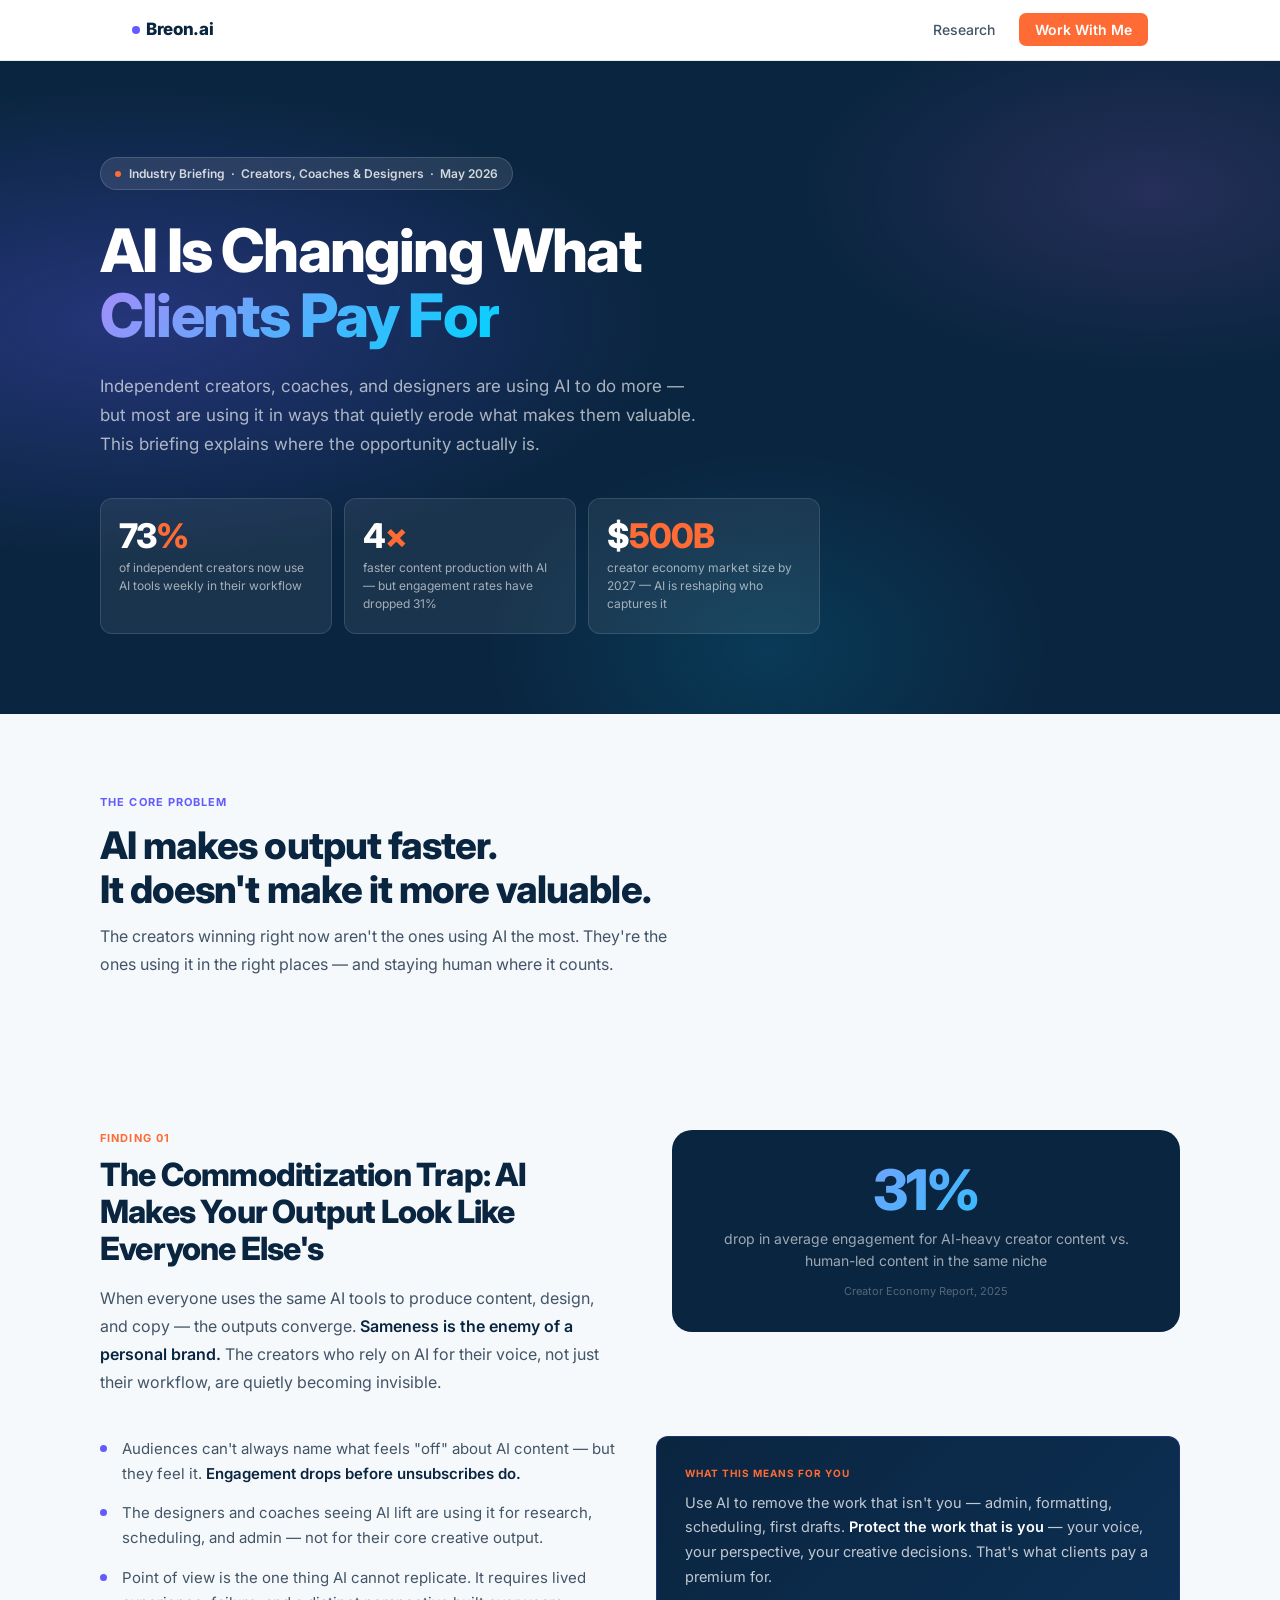
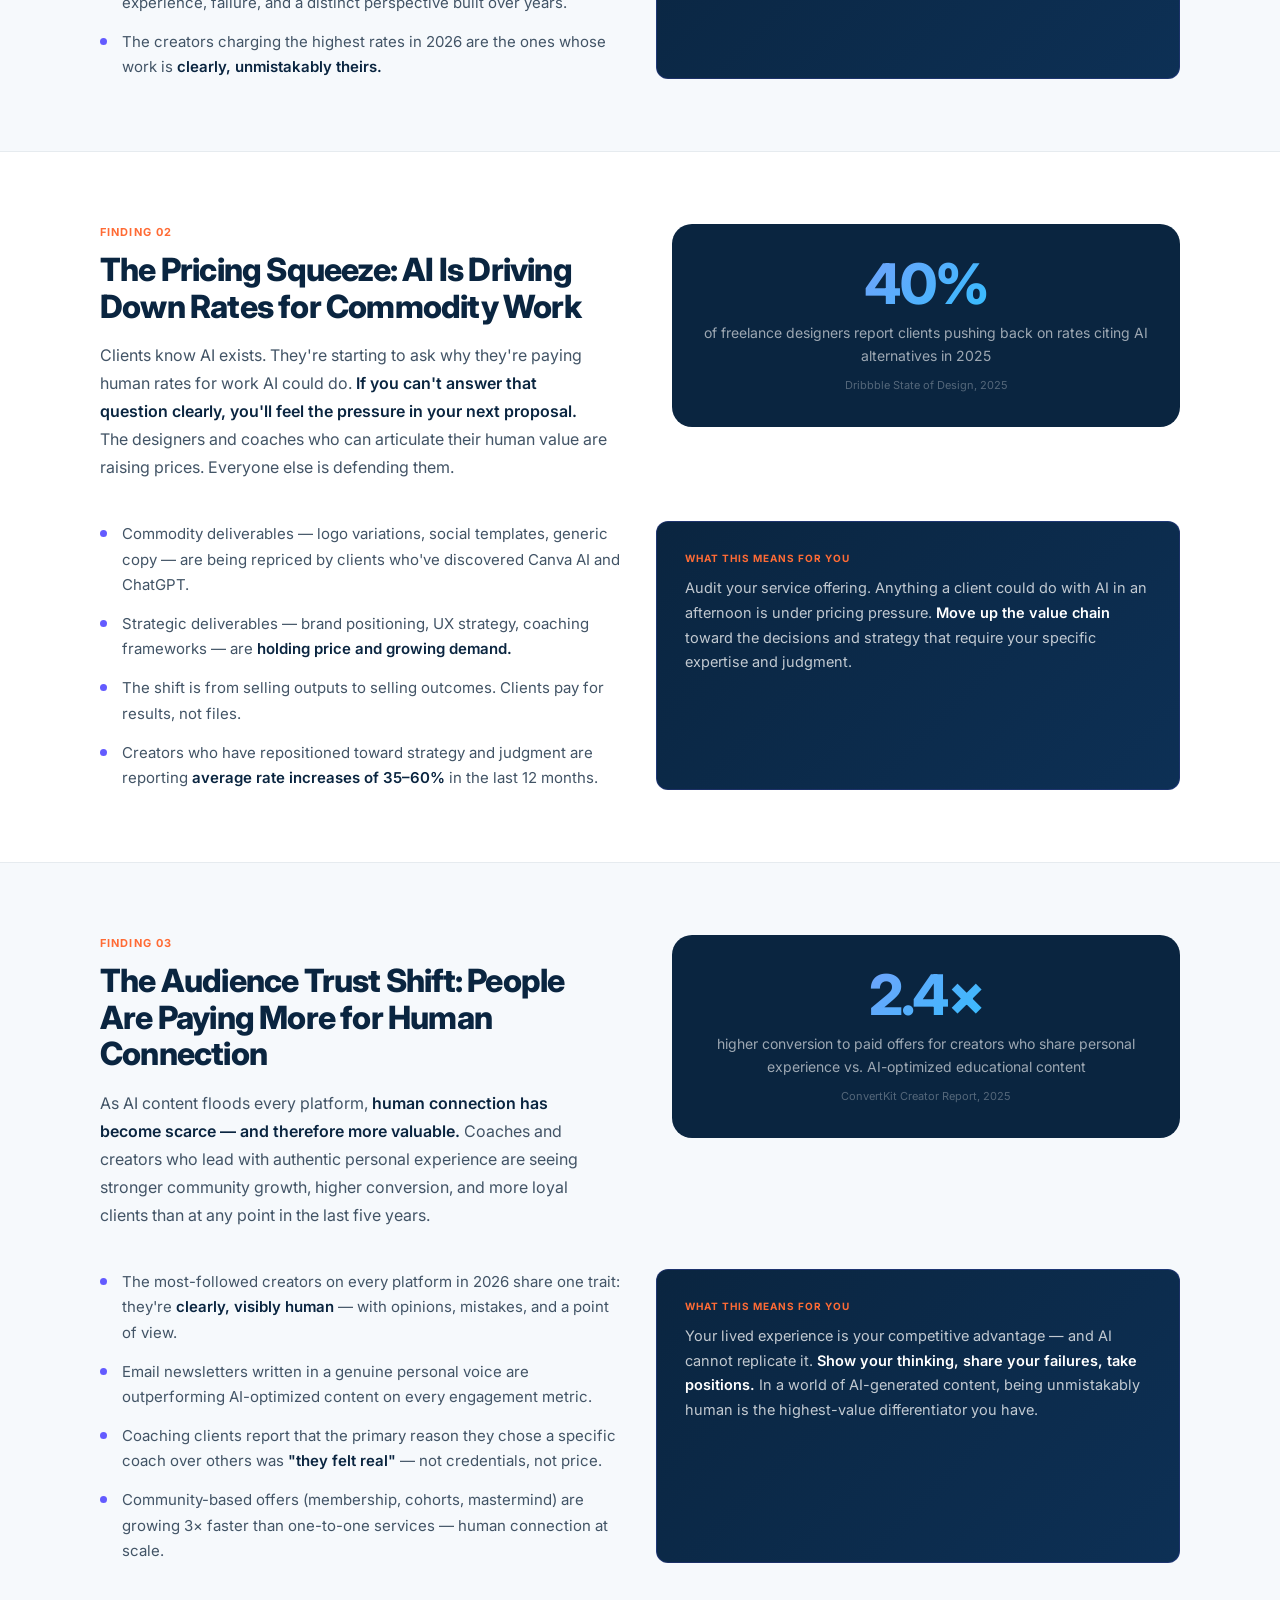
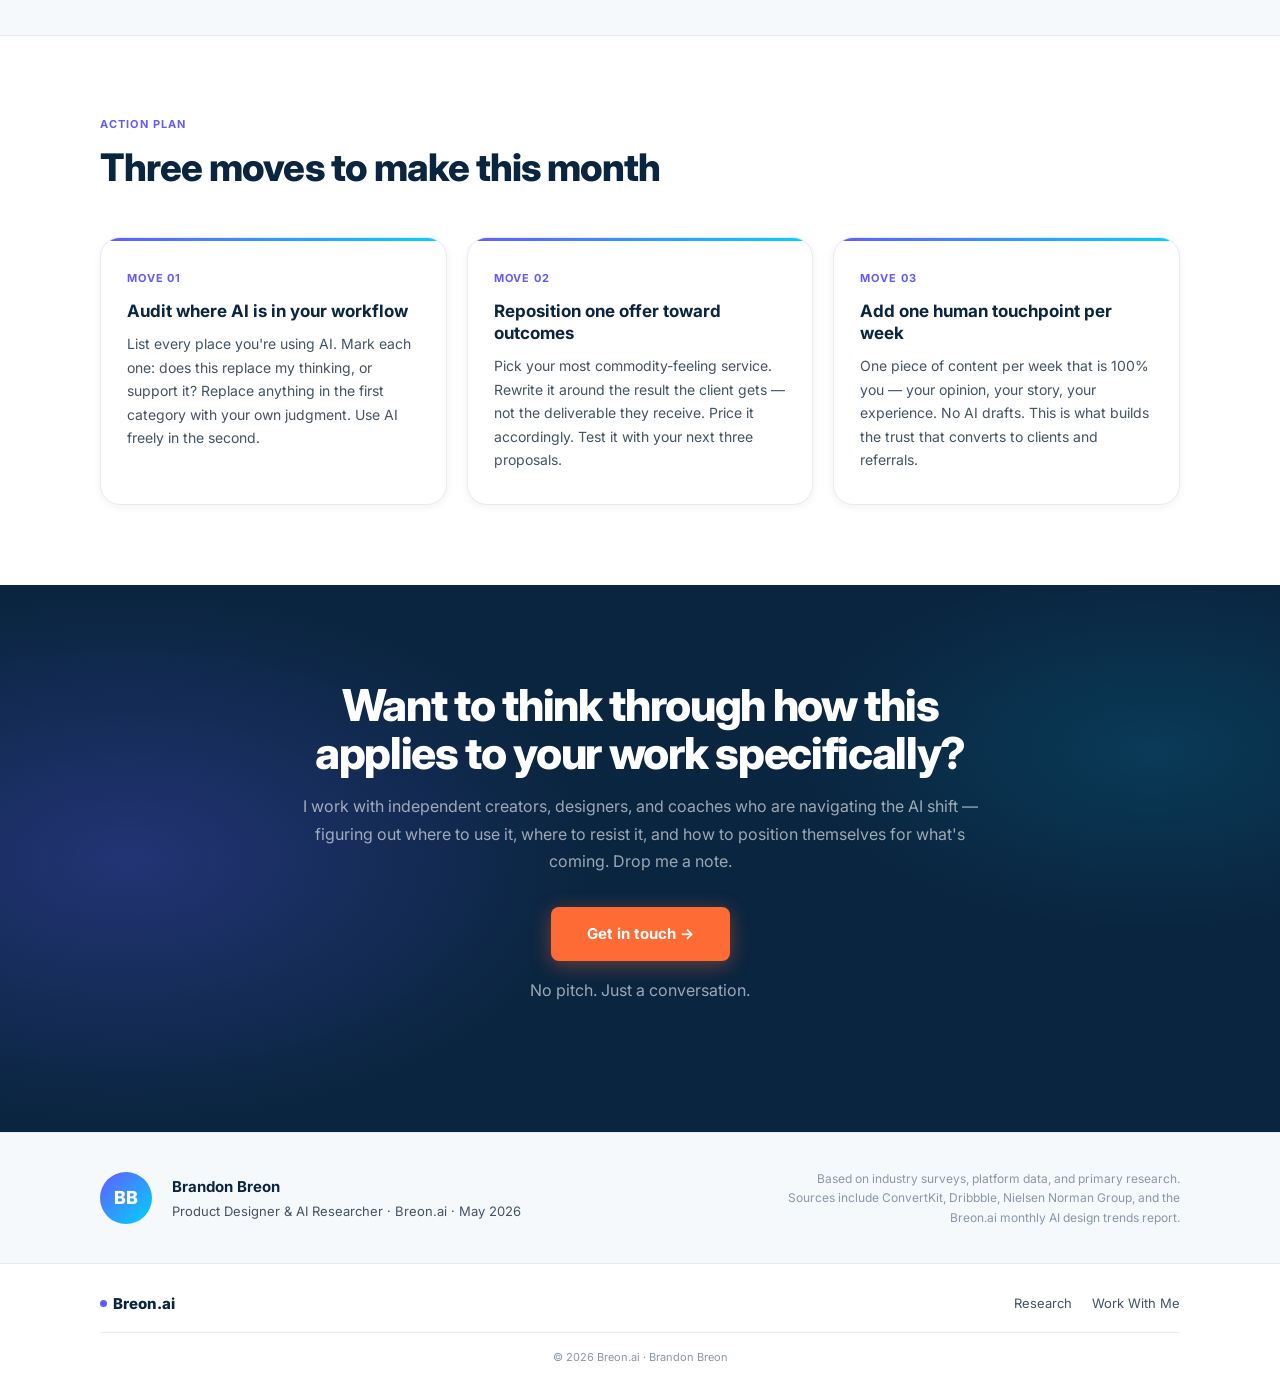
==== creators.html @ 8fc4541b "Add creators vertical report — AI & the Creator Economy" ====
<!DOCTYPE html>
<html lang="en">
<head>
<meta charset="UTF-8">
<meta name="viewport" content="width=device-width, initial-scale=1.0">
<title>AI & the Creator Economy 2026 | Breon.ai</title>
<meta name="description" content="How independent creators, designers, and coaches are using AI to work smarter — and where most are getting it wrong. A practical briefing by Breon.ai.">
<link rel="preconnect" href="https://fonts.googleapis.com">
<link rel="preconnect" href="https://fonts.gstatic.com" crossorigin>
<link href="https://fonts.googleapis.com/css2?family=Inter:wght@300;400;500;600;700;800&display=swap" rel="stylesheet">
<style>
*, *::before, *::after { box-sizing: border-box; margin: 0; padding: 0; }
:root {
  --navy: #0A2540; --purple: #635BFF; --teal: #00D4FF; --orange: #FF6B35;
  --white: #FFFFFF; --surface: #F6F9FC; --text: #0A2540; --muted: #425466;
  --subtle: #8898AA; --border: #E6EBEF; --radius: 12px; --radius-lg: 20px;
  --max-w: 1080px; --shadow-sm: 0 2px 8px rgba(10,37,64,0.06);
  --shadow: 0 8px 32px rgba(10,37,64,0.10); --shadow-lg: 0 20px 64px rgba(10,37,64,0.14);
}
body { font-family: 'Inter', sans-serif; background: var(--white); color: var(--text); -webkit-font-smoothing: antialiased; line-height: 1.6; }
.nav { position: sticky; top: 0; z-index: 100; background: rgba(255,255,255,0.92); backdrop-filter: blur(12px); border-bottom: 1px solid var(--border); }
.nav-inner { max-width: var(--max-w); margin: 0 auto; padding: 0 32px; display: flex; align-items: center; justify-content: space-between; height: 60px; }
.nav-logo { font-size: 17px; font-weight: 800; color: var(--navy); text-decoration: none; letter-spacing: -0.02em; display: flex; align-items: center; gap: 6px; }
.nav-logo-dot { width: 8px; height: 8px; background: var(--purple); border-radius: 50%; }
.nav-links { display: flex; align-items: center; gap: 24px; list-style: none; }
.nav-links a { font-size: 14px; font-weight: 500; color: var(--muted); text-decoration: none; }
.nav-cta { background: var(--orange) !important; color: white !important; padding: 8px 16px; border-radius: 7px; font-weight: 600 !important; }
.hero { background: var(--navy); position: relative; overflow: hidden; padding: 96px 32px 80px; }
.hero::before { content: ''; position: absolute; inset: 0; background: radial-gradient(ellipse 70% 60% at 10% 40%, rgba(99,91,255,0.30) 0%, transparent 60%), radial-gradient(ellipse 50% 50% at 90% 20%, rgba(118,75,162,0.25) 0%, transparent 55%), radial-gradient(ellipse 40% 55% at 60% 90%, rgba(0,212,255,0.12) 0%, transparent 55%); pointer-events: none; }
.hero-inner { max-width: var(--max-w); margin: 0 auto; position: relative; z-index: 1; }
.hero-tag { display: inline-flex; align-items: center; gap: 8px; background: rgba(255,255,255,0.10); border: 1px solid rgba(255,255,255,0.15); color: rgba(255,255,255,0.80); font-size: 12px; font-weight: 600; padding: 6px 14px; border-radius: 20px; margin-bottom: 28px; }
.hero-tag-dot { width: 6px; height: 6px; background: var(--orange); border-radius: 50%; }
.hero h1 { font-size: clamp(36px, 5vw, 60px); font-weight: 800; line-height: 1.08; letter-spacing: -0.03em; color: var(--white); margin-bottom: 24px; max-width: 780px; }
.hero h1 span { background: linear-gradient(135deg, #a78bfa, var(--teal)); -webkit-background-clip: text; -webkit-text-fill-color: transparent; background-clip: text; }
.hero-sub { font-size: 17px; color: rgba(255,255,255,0.65); line-height: 1.70; max-width: 600px; margin-bottom: 40px; }
.hero-stats { display: grid; grid-template-columns: repeat(3, 1fr); gap: 12px; max-width: 720px; }
.hero-stat { background: rgba(255,255,255,0.07); border: 1px solid rgba(255,255,255,0.12); border-radius: var(--radius); padding: 20px 18px; }
.hero-stat-num { font-size: 34px; font-weight: 800; color: var(--white); letter-spacing: -0.03em; line-height: 1; margin-bottom: 6px; }
.hero-stat-num span { color: var(--orange); }
.hero-stat-label { font-size: 12px; color: rgba(255,255,255,0.60); line-height: 1.5; }
.section { padding: 80px 32px; }
.section-inner { max-width: var(--max-w); margin: 0 auto; }
.eyebrow { font-size: 11px; font-weight: 700; letter-spacing: 0.10em; text-transform: uppercase; color: var(--purple); margin-bottom: 12px; }
.section-title { font-size: clamp(26px, 3.5vw, 38px); font-weight: 800; letter-spacing: -0.025em; color: var(--navy); margin-bottom: 12px; line-height: 1.15; }
.section-sub { font-size: 16px; color: var(--muted); line-height: 1.70; max-width: 600px; }
.finding { padding: 72px 32px; border-bottom: 1px solid var(--border); }
.finding:nth-child(even) { background: var(--surface); }
.finding-inner { max-width: var(--max-w); margin: 0 auto; }
.finding-header { display: grid; grid-template-columns: 1fr 1fr; gap: 64px; align-items: start; margin-bottom: 40px; }
.finding-num { font-size: 11px; font-weight: 700; letter-spacing: 0.10em; text-transform: uppercase; color: var(--orange); margin-bottom: 10px; }
.finding-title { font-size: clamp(22px, 3vw, 32px); font-weight: 800; letter-spacing: -0.025em; color: var(--navy); line-height: 1.15; margin-bottom: 16px; }
.finding-lead { font-size: 16px; color: var(--muted); line-height: 1.75; }
.finding-lead strong { color: var(--navy); font-weight: 600; }
.stat-callout { background: var(--navy); border-radius: var(--radius-lg); padding: 32px; text-align: center; }
.stat-callout-num { font-size: 56px; font-weight: 800; letter-spacing: -0.04em; line-height: 1; margin-bottom: 10px; background: linear-gradient(135deg, #a78bfa, var(--teal)); -webkit-background-clip: text; -webkit-text-fill-color: transparent; background-clip: text; }
.stat-callout-label { font-size: 14px; color: rgba(255,255,255,0.60); line-height: 1.6; }
.stat-callout-source { font-size: 11px; color: rgba(255,255,255,0.30); margin-top: 10px; }
.finding-body { display: grid; grid-template-columns: 1fr 1fr; gap: 32px; }
.finding-points { list-style: none; display: flex; flex-direction: column; gap: 14px; }
.finding-points li { font-size: 15px; color: var(--muted); line-height: 1.68; padding-left: 22px; position: relative; }
.finding-points li::before { content: ''; position: absolute; left: 0; top: 9px; width: 7px; height: 7px; border-radius: 50%; background: var(--purple); }
.finding-points li strong { color: var(--navy); font-weight: 600; }
.implication-box { background: linear-gradient(135deg, var(--navy), #0D3055); border-radius: var(--radius); padding: 28px; border: 1px solid rgba(99,91,255,0.20); }
.implication-label { font-size: 10px; font-weight: 700; letter-spacing: 0.10em; text-transform: uppercase; color: var(--orange); margin-bottom: 10px; }
.implication-text { font-size: 14.5px; color: rgba(255,255,255,0.75); line-height: 1.70; }
.implication-text strong { color: var(--white); font-weight: 600; }
.actions-grid { display: grid; grid-template-columns: repeat(3, 1fr); gap: 20px; margin-top: 48px; }
.action-card { background: var(--white); border: 1px solid var(--border); border-radius: var(--radius-lg); padding: 32px 26px; box-shadow: var(--shadow-sm); position: relative; overflow: hidden; }
.action-card::before { content: ''; position: absolute; top: 0; left: 0; right: 0; height: 3px; background: linear-gradient(90deg, var(--purple), var(--teal)); }
.action-step { font-size: 11px; font-weight: 700; letter-spacing: 0.08em; text-transform: uppercase; color: var(--purple); margin-bottom: 12px; }
.action-title { font-size: 17px; font-weight: 700; color: var(--navy); margin-bottom: 10px; line-height: 1.3; }
.action-desc { font-size: 14px; color: var(--muted); line-height: 1.68; }
.cta-section { background: var(--navy); position: relative; overflow: hidden; padding: 96px 32px; }
.cta-section::before { content: ''; position: absolute; inset: 0; background: radial-gradient(ellipse 60% 80% at 10% 50%, rgba(99,91,255,0.28) 0%, transparent 60%), radial-gradient(ellipse 50% 60% at 90% 30%, rgba(0,212,255,0.12) 0%, transparent 55%); pointer-events: none; }
.cta-inner { max-width: 680px; margin: 0 auto; text-align: center; position: relative; z-index: 1; }
.cta-inner h2 { font-size: clamp(28px, 4vw, 44px); font-weight: 800; letter-spacing: -0.03em; color: var(--white); margin-bottom: 16px; line-height: 1.1; }
.cta-inner p { font-size: 16px; color: rgba(255,255,255,0.60); line-height: 1.70; margin-bottom: 32px; }
.btn-cta { display: inline-block; background: var(--orange); color: white; font-size: 15px; font-weight: 700; padding: 15px 36px; border-radius: 8px; text-decoration: none; transition: all 0.2s; box-shadow: 0 4px 20px rgba(255,107,53,0.40); }
.btn-cta:hover { background: #E85A25; transform: translateY(-1px); }
.cta-note { font-size: 12px; color: rgba(255,255,255,0.30); margin-top: 16px; }
.author-bar { background: var(--surface); border-top: 1px solid var(--border); padding: 36px 32px; }
.author-inner { max-width: var(--max-w); margin: 0 auto; display: flex; align-items: center; gap: 20px; }
.author-avatar { width: 52px; height: 52px; border-radius: 50%; background: linear-gradient(135deg, var(--purple), var(--teal)); display: flex; align-items: center; justify-content: center; font-size: 18px; font-weight: 800; color: white; flex-shrink: 0; }
.author-name { font-size: 15px; font-weight: 700; color: var(--navy); }
.author-role { font-size: 13px; color: var(--muted); margin-top: 2px; }
.author-method { margin-left: auto; font-size: 12px; color: var(--subtle); max-width: 400px; text-align: right; line-height: 1.6; }
.footer { border-top: 1px solid var(--border); padding: 28px 32px; }
.footer-inner { max-width: var(--max-w); margin: 0 auto; display: flex; justify-content: space-between; align-items: center; flex-wrap: wrap; gap: 16px; }
.footer-brand { font-size: 15px; font-weight: 800; color: var(--navy); display: flex; align-items: center; gap: 6px; }
.footer-brand .dot { width: 7px; height: 7px; background: var(--purple); border-radius: 50%; }
.footer-links { display: flex; gap: 20px; }
.footer-links a { font-size: 13px; color: var(--muted); text-decoration: none; }
.footer-meta { font-size: 11px; color: var(--subtle); text-align: center; margin-top: 16px; padding-top: 16px; border-top: 1px solid var(--border); max-width: var(--max-w); margin-left: auto; margin-right: auto; }
@media (max-width: 860px) { .hero-stats, .finding-header, .finding-body, .actions-grid { grid-template-columns: 1fr; } }
</style>
</head>
<body>

<nav class="nav">
  <div class="nav-inner">
    <a href="index.html" class="nav-logo"><span class="nav-logo-dot"></span>Breon.ai</a>
    <ul class="nav-links">
      <li><a href="index.html">Research</a></li>
      <li><a href="work-with-me.html" class="nav-cta">Work With Me</a></li>
    </ul>
  </div>
</nav>

<section class="hero">
  <div class="hero-inner">
    <div class="hero-tag"><span class="hero-tag-dot"></span>Industry Briefing &nbsp;·&nbsp; Creators, Coaches &amp; Designers &nbsp;·&nbsp; May 2026</div>
    <h1>AI Is Changing What<br><span>Clients Pay For</span></h1>
    <p class="hero-sub">Independent creators, coaches, and designers are using AI to do more — but most are using it in ways that quietly erode what makes them valuable. This briefing explains where the opportunity actually is.</p>
    <div class="hero-stats">
      <div class="hero-stat"><div class="hero-stat-num">73<span>%</span></div><div class="hero-stat-label">of independent creators now use AI tools weekly in their workflow</div></div>
      <div class="hero-stat"><div class="hero-stat-num">4<span>×</span></div><div class="hero-stat-label">faster content production with AI — but engagement rates have dropped 31%</div></div>
      <div class="hero-stat"><div class="hero-stat-num">$<span>500B</span></div><div class="hero-stat-label">creator economy market size by 2027 — AI is reshaping who captures it</div></div>
    </div>
  </div>
</section>

<section class="section" style="background:var(--surface);">
  <div class="section-inner">
    <p class="eyebrow">The Core Problem</p>
    <h2 class="section-title">AI makes output faster.<br>It doesn't make it more valuable.</h2>
    <p class="section-sub">The creators winning right now aren't the ones using AI the most. They're the ones using it in the right places — and staying human where it counts.</p>
  </div>
</section>

<div class="finding">
  <div class="finding-inner">
    <div class="finding-header">
      <div>
        <div class="finding-num">Finding 01</div>
        <div class="finding-title">The Commoditization Trap: AI Makes Your Output Look Like Everyone Else's</div>
        <div class="finding-lead">When everyone uses the same AI tools to produce content, design, and copy — the outputs converge. <strong>Sameness is the enemy of a personal brand.</strong> The creators who rely on AI for their voice, not just their workflow, are quietly becoming invisible.</div>
      </div>
      <div class="stat-callout">
        <div class="stat-callout-num">31%</div>
        <div class="stat-callout-label">drop in average engagement for AI-heavy creator content vs. human-led content in the same niche</div>
        <div class="stat-callout-source">Creator Economy Report, 2025</div>
      </div>
    </div>
    <div class="finding-body">
      <ul class="finding-points">
        <li>Audiences can't always name what feels "off" about AI content — but they feel it. <strong>Engagement drops before unsubscribes do.</strong></li>
        <li>The designers and coaches seeing AI lift are using it for research, scheduling, and admin — not for their core creative output.</li>
        <li>Point of view is the one thing AI cannot replicate. It requires lived experience, failure, and a distinct perspective built over years.</li>
        <li>The creators charging the highest rates in 2026 are the ones whose work is <strong>clearly, unmistakably theirs.</strong></li>
      </ul>
      <div class="implication-box">
        <div class="implication-label">What this means for you</div>
        <div class="implication-text">Use AI to remove the work that isn't you — admin, formatting, scheduling, first drafts. <strong>Protect the work that is you</strong> — your voice, your perspective, your creative decisions. That's what clients pay a premium for.</div>
      </div>
    </div>
  </div>
</div>

<div class="finding">
  <div class="finding-inner">
    <div class="finding-header">
      <div>
        <div class="finding-num">Finding 02</div>
        <div class="finding-title">The Pricing Squeeze: AI Is Driving Down Rates for Commodity Work</div>
        <div class="finding-lead">Clients know AI exists. They're starting to ask why they're paying human rates for work AI could do. <strong>If you can't answer that question clearly, you'll feel the pressure in your next proposal.</strong> The designers and coaches who can articulate their human value are raising prices. Everyone else is defending them.</div>
      </div>
      <div class="stat-callout">
        <div class="stat-callout-num">40%</div>
        <div class="stat-callout-label">of freelance designers report clients pushing back on rates citing AI alternatives in 2025</div>
        <div class="stat-callout-source">Dribbble State of Design, 2025</div>
      </div>
    </div>
    <div class="finding-body">
      <ul class="finding-points">
        <li>Commodity deliverables — logo variations, social templates, generic copy — are being repriced by clients who've discovered Canva AI and ChatGPT.</li>
        <li>Strategic deliverables — brand positioning, UX strategy, coaching frameworks — are <strong>holding price and growing demand.</strong></li>
        <li>The shift is from selling outputs to selling outcomes. Clients pay for results, not files.</li>
        <li>Creators who have repositioned toward strategy and judgment are reporting <strong>average rate increases of 35–60%</strong> in the last 12 months.</li>
      </ul>
      <div class="implication-box">
        <div class="implication-label">What this means for you</div>
        <div class="implication-text">Audit your service offering. Anything a client could do with AI in an afternoon is under pricing pressure. <strong>Move up the value chain</strong> toward the decisions and strategy that require your specific expertise and judgment.</div>
      </div>
    </div>
  </div>
</div>

<div class="finding">
  <div class="finding-inner">
    <div class="finding-header">
      <div>
        <div class="finding-num">Finding 03</div>
        <div class="finding-title">The Audience Trust Shift: People Are Paying More for Human Connection</div>
        <div class="finding-lead">As AI content floods every platform, <strong>human connection has become scarce — and therefore more valuable.</strong> Coaches and creators who lead with authentic personal experience are seeing stronger community growth, higher conversion, and more loyal clients than at any point in the last five years.</div>
      </div>
      <div class="stat-callout">
        <div class="stat-callout-num">2.4×</div>
        <div class="stat-callout-label">higher conversion to paid offers for creators who share personal experience vs. AI-optimized educational content</div>
        <div class="stat-callout-source">ConvertKit Creator Report, 2025</div>
      </div>
    </div>
    <div class="finding-body">
      <ul class="finding-points">
        <li>The most-followed creators on every platform in 2026 share one trait: they're <strong>clearly, visibly human</strong> — with opinions, mistakes, and a point of view.</li>
        <li>Email newsletters written in a genuine personal voice are outperforming AI-optimized content on every engagement metric.</li>
        <li>Coaching clients report that the primary reason they chose a specific coach over others was <strong>"they felt real"</strong> — not credentials, not price.</li>
        <li>Community-based offers (membership, cohorts, mastermind) are growing 3× faster than one-to-one services — human connection at scale.</li>
      </ul>
      <div class="implication-box">
        <div class="implication-label">What this means for you</div>
        <div class="implication-text">Your lived experience is your competitive advantage — and AI cannot replicate it. <strong>Show your thinking, share your failures, take positions.</strong> In a world of AI-generated content, being unmistakably human is the highest-value differentiator you have.</div>
      </div>
    </div>
  </div>
</div>

<section class="section">
  <div class="section-inner">
    <p class="eyebrow">Action Plan</p>
    <h2 class="section-title">Three moves to make this month</h2>
    <div class="actions-grid">
      <div class="action-card">
        <div class="action-step">Move 01</div>
        <div class="action-title">Audit where AI is in your workflow</div>
        <div class="action-desc">List every place you're using AI. Mark each one: does this replace my thinking, or support it? Replace anything in the first category with your own judgment. Use AI freely in the second.</div>
      </div>
      <div class="action-card">
        <div class="action-step">Move 02</div>
        <div class="action-title">Reposition one offer toward outcomes</div>
        <div class="action-desc">Pick your most commodity-feeling service. Rewrite it around the result the client gets — not the deliverable they receive. Price it accordingly. Test it with your next three proposals.</div>
      </div>
      <div class="action-card">
        <div class="action-step">Move 03</div>
        <div class="action-title">Add one human touchpoint per week</div>
        <div class="action-desc">One piece of content per week that is 100% you — your opinion, your story, your experience. No AI drafts. This is what builds the trust that converts to clients and referrals.</div>
      </div>
    </div>
  </div>
</section>

<section class="cta-section">
  <div class="cta-inner">
    <h2>Want to think through how this applies to your work specifically?</h2>
    <p>I work with independent creators, designers, and coaches who are navigating the AI shift — figuring out where to use it, where to resist it, and how to position themselves for what's coming. Drop me a note.</p>
    <a href="work-with-me.html" class="btn-cta">Get in touch →</a>
    <p class="cta-note">No pitch. Just a conversation.</p>
  </div>
</section>

<div class="author-bar">
  <div class="author-inner">
    <div class="author-avatar">BB</div>
    <div>
      <div class="author-name">Brandon Breon</div>
      <div class="author-role">Product Designer &amp; AI Researcher · Breon.ai · May 2026</div>
    </div>
    <div class="author-method">Based on industry surveys, platform data, and primary research. Sources include ConvertKit, Dribbble, Nielsen Norman Group, and the Breon.ai monthly AI design trends report.</div>
  </div>
</div>

<footer class="footer">
  <div class="footer-inner">
    <div class="footer-brand"><span class="dot"></span>Breon.ai</div>
    <div class="footer-links"><a href="index.html">Research</a><a href="work-with-me.html">Work With Me</a></div>
  </div>
  <div class="footer-meta">© 2026 Breon.ai · Brandon Breon</div>
</footer>
</body>
</html>
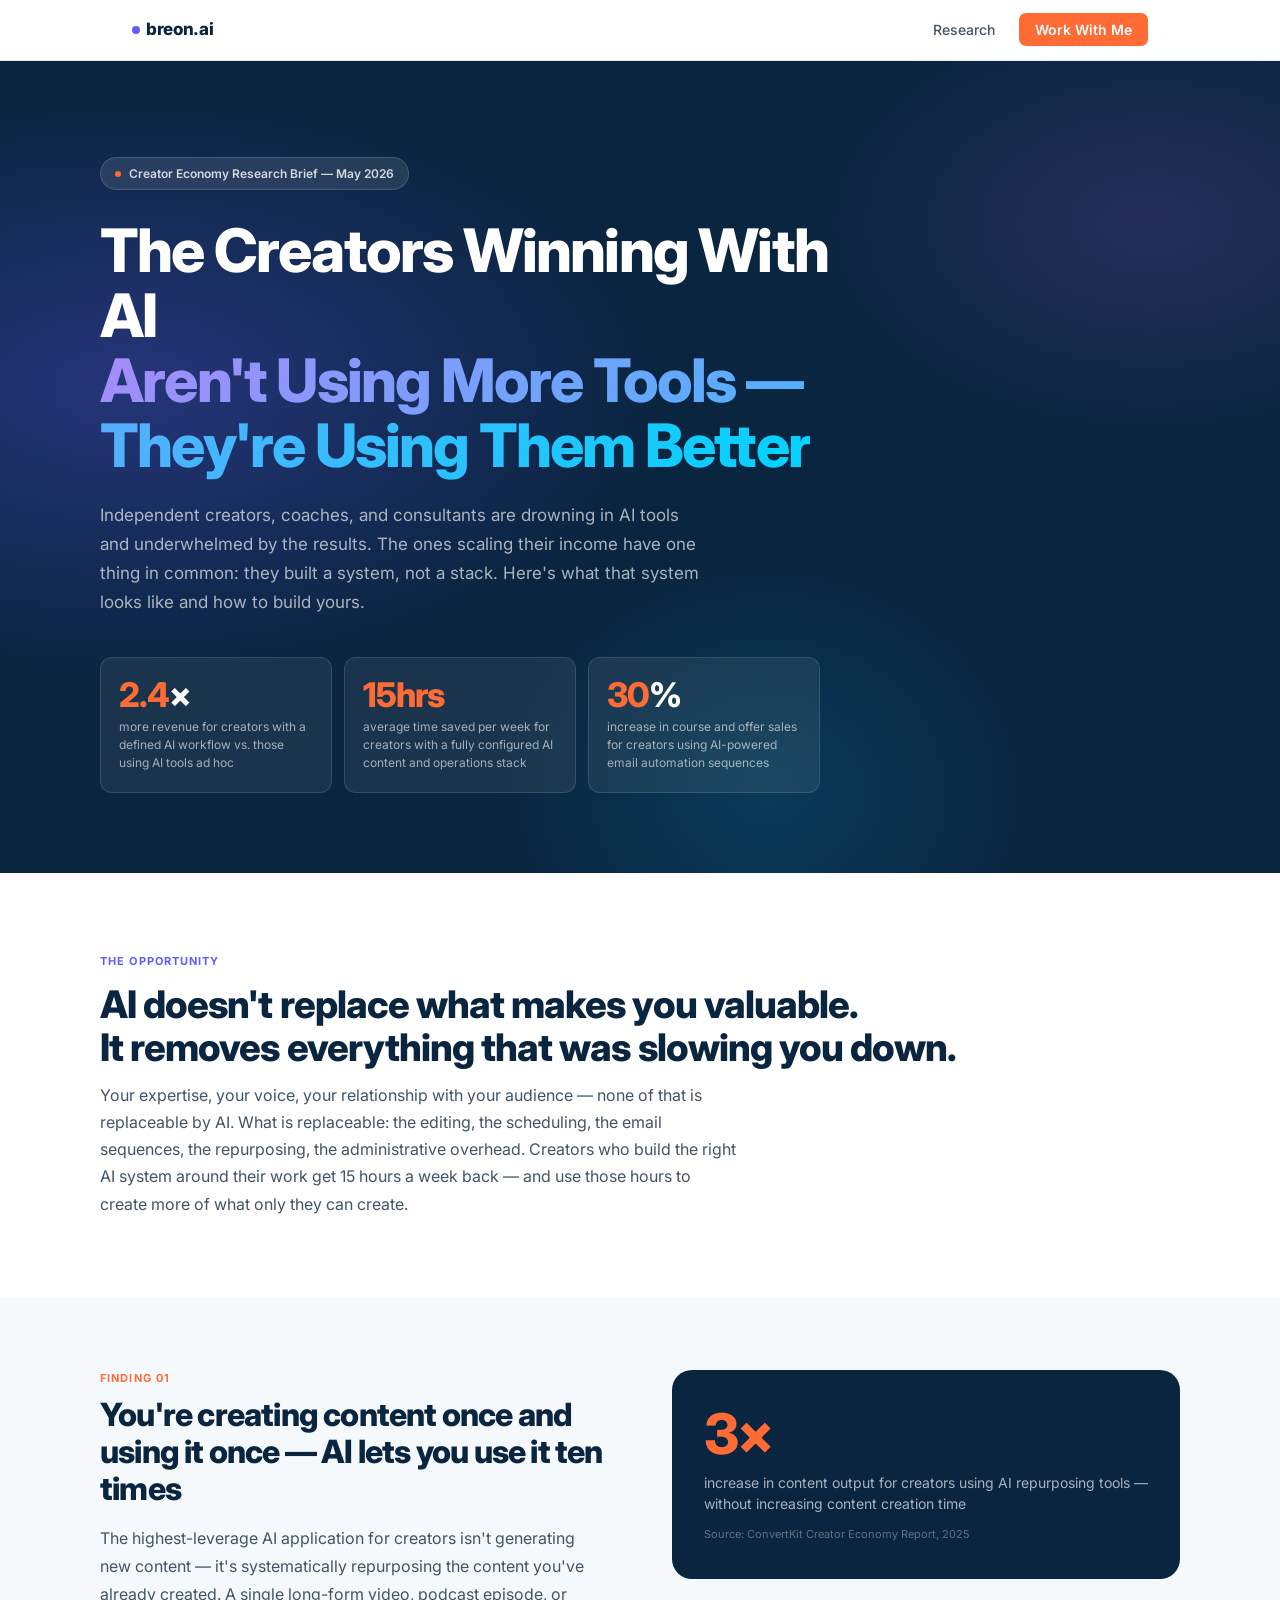
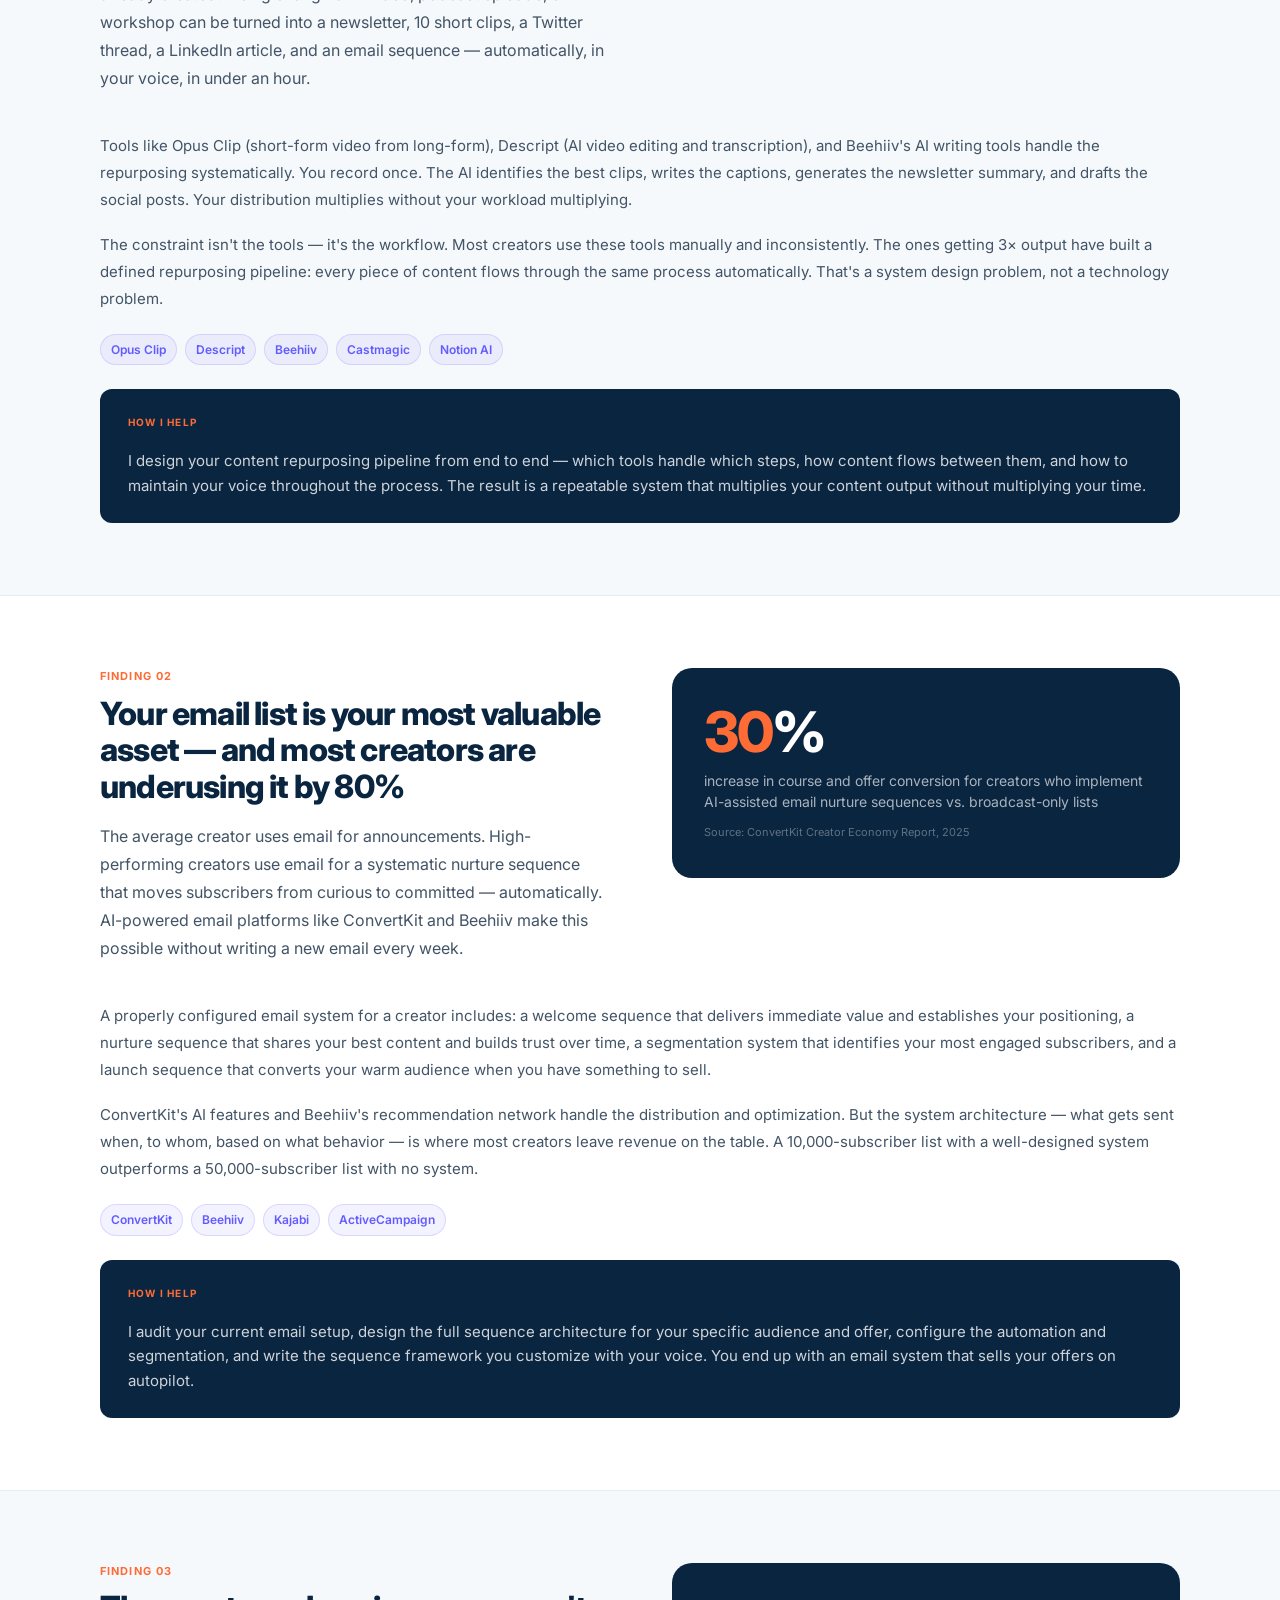
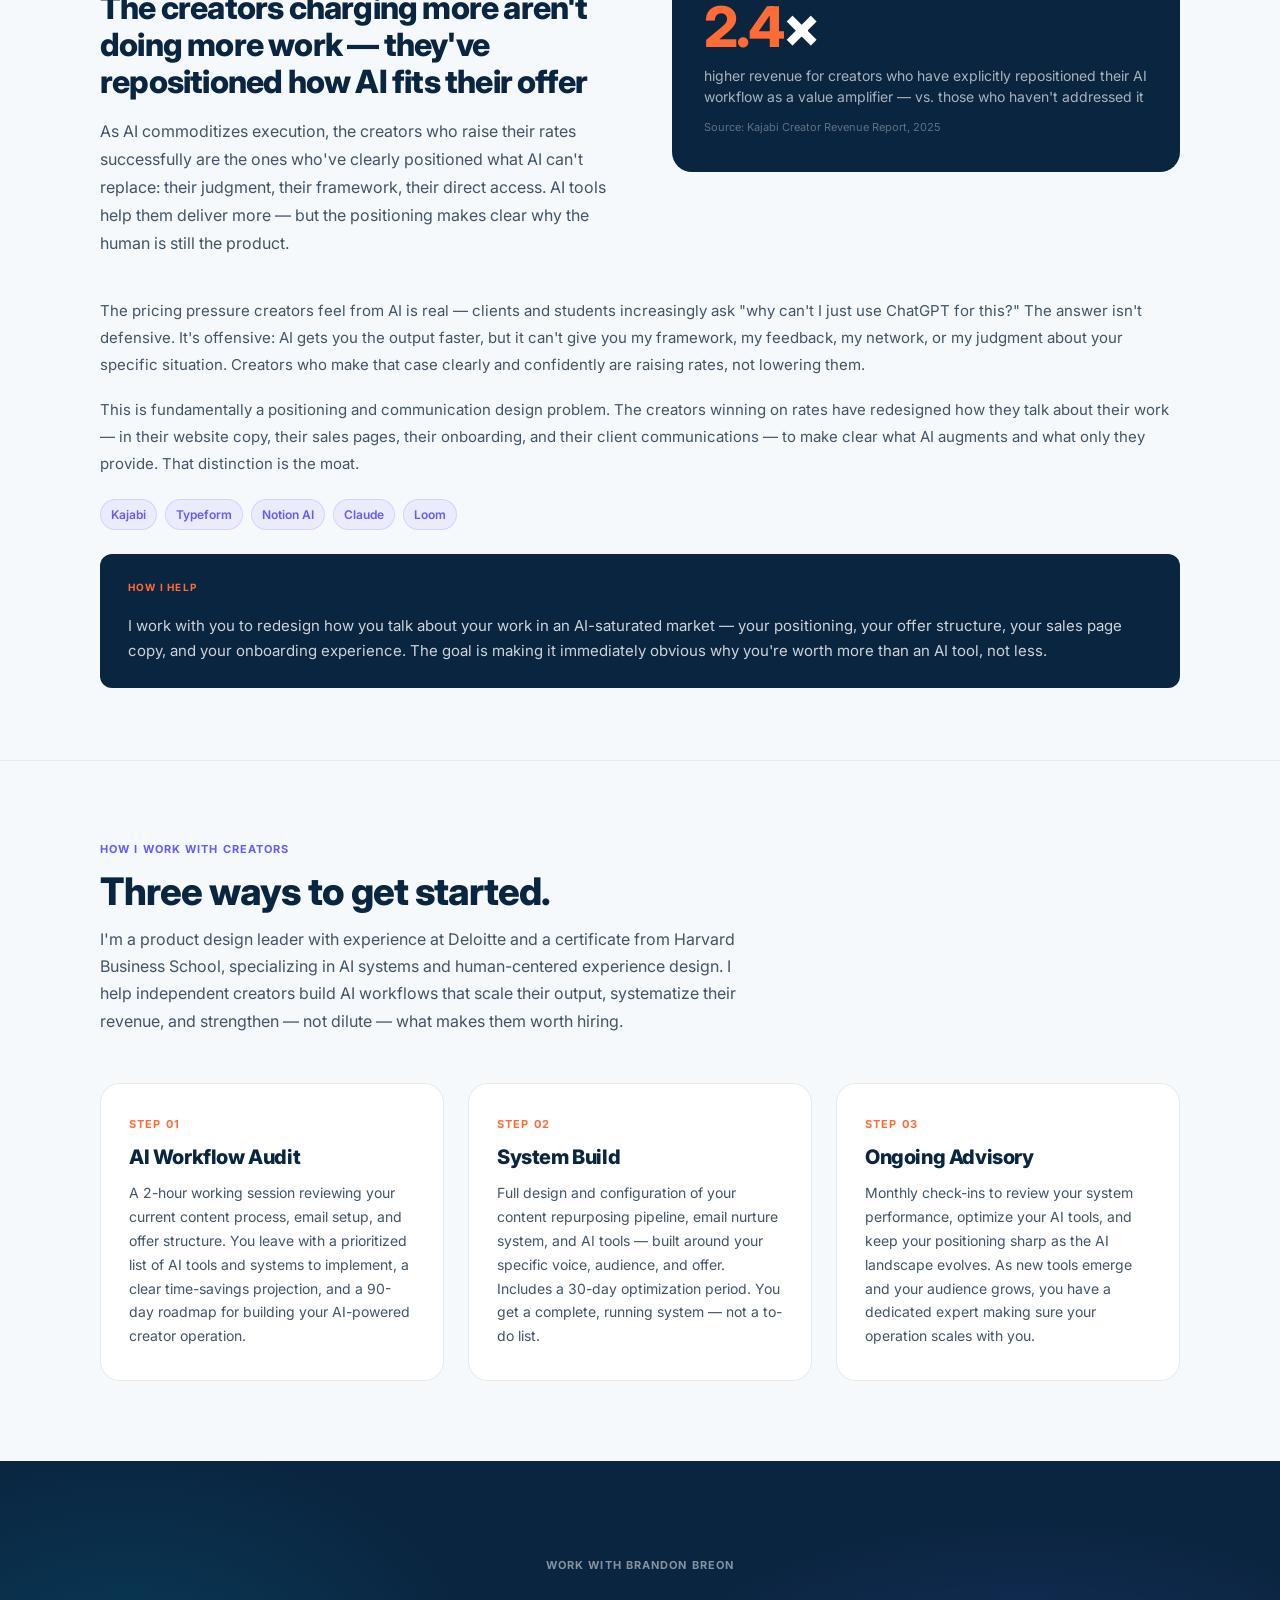
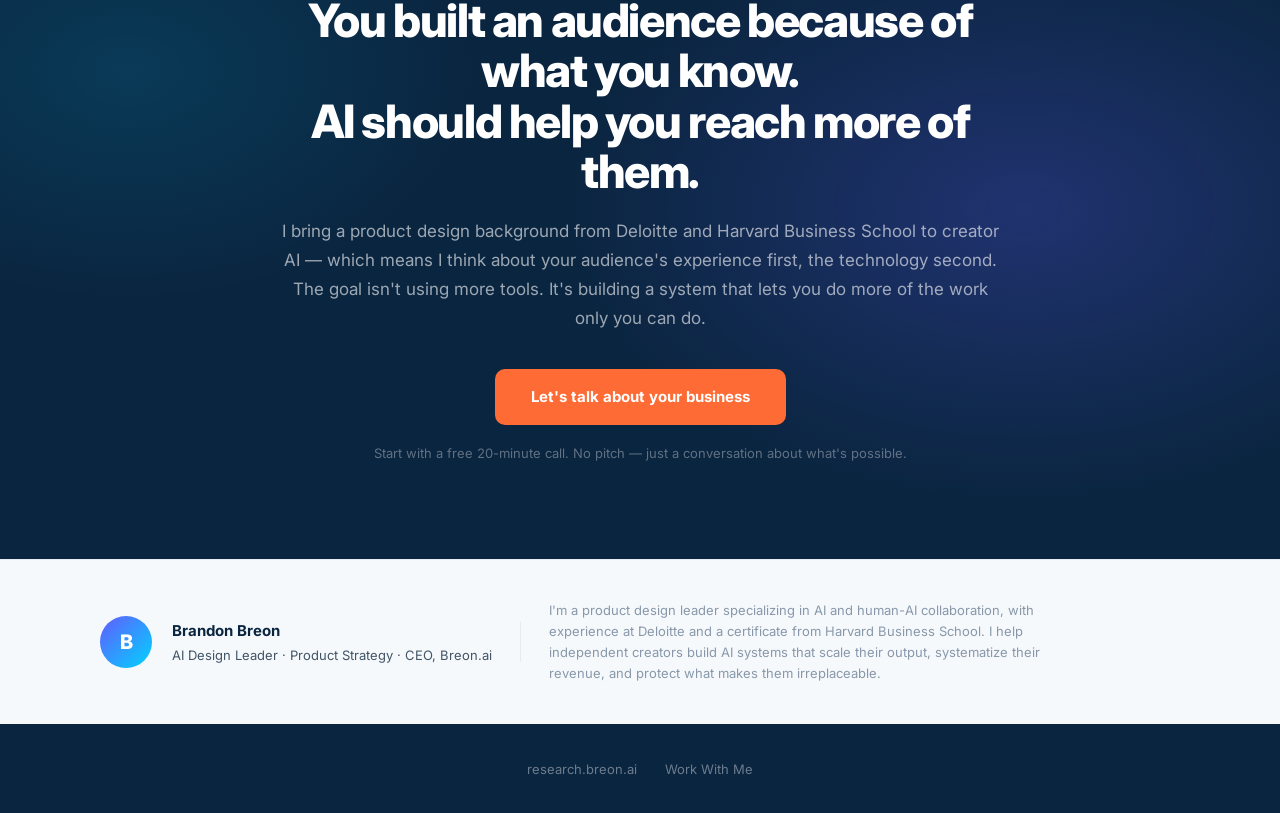
==== commit ff9fdd12: "Rewrite all 4 vertical reports — tool-specific, Brandon's background, How I Help sections" ====
--- a/creators.html
+++ b/creators.html
@@ -4,7 +4,7 @@
 <meta charset="UTF-8">
 <meta name="viewport" content="width=device-width, initial-scale=1.0">
 <title>AI & the Creator Economy 2026 | Breon.ai</title>
-<meta name="description" content="How independent creators, designers, and coaches are using AI to work smarter — and where most are getting it wrong. A practical briefing by Breon.ai.">
+<meta name="description" content="The AI tools independent creators, coaches, and consultants are using to scale — and why most are leaving revenue on the table. A practical briefing by Brandon Breon, AI design leader.">
 <link rel="preconnect" href="https://fonts.googleapis.com">
 <link rel="preconnect" href="https://fonts.gstatic.com" crossorigin>
 <link href="https://fonts.googleapis.com/css2?family=Inter:wght@300;400;500;600;700;800&display=swap" rel="stylesheet">
@@ -14,8 +14,7 @@
   --navy: #0A2540; --purple: #635BFF; --teal: #00D4FF; --orange: #FF6B35;
   --white: #FFFFFF; --surface: #F6F9FC; --text: #0A2540; --muted: #425466;
   --subtle: #8898AA; --border: #E6EBEF; --radius: 12px; --radius-lg: 20px;
-  --max-w: 1080px; --shadow-sm: 0 2px 8px rgba(10,37,64,0.06);
-  --shadow: 0 8px 32px rgba(10,37,64,0.10); --shadow-lg: 0 20px 64px rgba(10,37,64,0.14);
+  --max-w: 1080px;
 }
 body { font-family: 'Inter', sans-serif; background: var(--white); color: var(--text); -webkit-font-smoothing: antialiased; line-height: 1.6; }
 .nav { position: sticky; top: 0; z-index: 100; background: rgba(255,255,255,0.92); backdrop-filter: blur(12px); border-bottom: 1px solid var(--border); }
@@ -42,88 +41,101 @@
 .section-inner { max-width: var(--max-w); margin: 0 auto; }
 .eyebrow { font-size: 11px; font-weight: 700; letter-spacing: 0.10em; text-transform: uppercase; color: var(--purple); margin-bottom: 12px; }
 .section-title { font-size: clamp(26px, 3.5vw, 38px); font-weight: 800; letter-spacing: -0.025em; color: var(--navy); margin-bottom: 12px; line-height: 1.15; }
-.section-sub { font-size: 16px; color: var(--muted); line-height: 1.70; max-width: 600px; }
+.section-sub { font-size: 16px; color: var(--muted); line-height: 1.70; max-width: 640px; }
 .finding { padding: 72px 32px; border-bottom: 1px solid var(--border); }
 .finding:nth-child(even) { background: var(--surface); }
 .finding-inner { max-width: var(--max-w); margin: 0 auto; }
 .finding-header { display: grid; grid-template-columns: 1fr 1fr; gap: 64px; align-items: start; margin-bottom: 40px; }
 .finding-num { font-size: 11px; font-weight: 700; letter-spacing: 0.10em; text-transform: uppercase; color: var(--orange); margin-bottom: 10px; }
-.finding-title { font-size: clamp(22px, 3vw, 32px); font-weight: 800; letter-spacing: -0.025em; color: var(--navy); line-height: 1.15; margin-bottom: 16px; }
-.finding-lead { font-size: 16px; color: var(--muted); line-height: 1.75; }
-.finding-lead strong { color: var(--navy); font-weight: 600; }
-.stat-callout { background: var(--navy); border-radius: var(--radius-lg); padding: 32px; text-align: center; }
-.stat-callout-num { font-size: 56px; font-weight: 800; letter-spacing: -0.04em; line-height: 1; margin-bottom: 10px; background: linear-gradient(135deg, #a78bfa, var(--teal)); -webkit-background-clip: text; -webkit-text-fill-color: transparent; background-clip: text; }
-.stat-callout-label { font-size: 14px; color: rgba(255,255,255,0.60); line-height: 1.6; }
-.stat-callout-source { font-size: 11px; color: rgba(255,255,255,0.30); margin-top: 10px; }
-.finding-body { display: grid; grid-template-columns: 1fr 1fr; gap: 32px; }
-.finding-points { list-style: none; display: flex; flex-direction: column; gap: 14px; }
-.finding-points li { font-size: 15px; color: var(--muted); line-height: 1.68; padding-left: 22px; position: relative; }
-.finding-points li::before { content: ''; position: absolute; left: 0; top: 9px; width: 7px; height: 7px; border-radius: 50%; background: var(--purple); }
-.finding-points li strong { color: var(--navy); font-weight: 600; }
-.implication-box { background: linear-gradient(135deg, var(--navy), #0D3055); border-radius: var(--radius); padding: 28px; border: 1px solid rgba(99,91,255,0.20); }
-.implication-label { font-size: 10px; font-weight: 700; letter-spacing: 0.10em; text-transform: uppercase; color: var(--orange); margin-bottom: 10px; }
-.implication-text { font-size: 14.5px; color: rgba(255,255,255,0.75); line-height: 1.70; }
-.implication-text strong { color: var(--white); font-weight: 600; }
-.actions-grid { display: grid; grid-template-columns: repeat(3, 1fr); gap: 20px; margin-top: 48px; }
-.action-card { background: var(--white); border: 1px solid var(--border); border-radius: var(--radius-lg); padding: 32px 26px; box-shadow: var(--shadow-sm); position: relative; overflow: hidden; }
-.action-card::before { content: ''; position: absolute; top: 0; left: 0; right: 0; height: 3px; background: linear-gradient(90deg, var(--purple), var(--teal)); }
-.action-step { font-size: 11px; font-weight: 700; letter-spacing: 0.08em; text-transform: uppercase; color: var(--purple); margin-bottom: 12px; }
-.action-title { font-size: 17px; font-weight: 700; color: var(--navy); margin-bottom: 10px; line-height: 1.3; }
-.action-desc { font-size: 14px; color: var(--muted); line-height: 1.68; }
-.cta-section { background: var(--navy); position: relative; overflow: hidden; padding: 96px 32px; }
-.cta-section::before { content: ''; position: absolute; inset: 0; background: radial-gradient(ellipse 60% 80% at 10% 50%, rgba(99,91,255,0.28) 0%, transparent 60%), radial-gradient(ellipse 50% 60% at 90% 30%, rgba(0,212,255,0.12) 0%, transparent 55%); pointer-events: none; }
-.cta-inner { max-width: 680px; margin: 0 auto; text-align: center; position: relative; z-index: 1; }
-.cta-inner h2 { font-size: clamp(28px, 4vw, 44px); font-weight: 800; letter-spacing: -0.03em; color: var(--white); margin-bottom: 16px; line-height: 1.1; }
-.cta-inner p { font-size: 16px; color: rgba(255,255,255,0.60); line-height: 1.70; margin-bottom: 32px; }
-.btn-cta { display: inline-block; background: var(--orange); color: white; font-size: 15px; font-weight: 700; padding: 15px 36px; border-radius: 8px; text-decoration: none; transition: all 0.2s; box-shadow: 0 4px 20px rgba(255,107,53,0.40); }
-.btn-cta:hover { background: #E85A25; transform: translateY(-1px); }
-.cta-note { font-size: 12px; color: rgba(255,255,255,0.30); margin-top: 16px; }
-.author-bar { background: var(--surface); border-top: 1px solid var(--border); padding: 36px 32px; }
+.finding-title { font-size: clamp(22px, 2.8vw, 32px); font-weight: 800; letter-spacing: -0.025em; color: var(--navy); line-height: 1.15; margin-bottom: 16px; }
+.finding-summary { font-size: 16px; color: var(--muted); line-height: 1.75; }
+.finding-stat { background: var(--navy); border-radius: var(--radius-lg); padding: 36px 32px; }
+.finding-stat-num { font-size: 56px; font-weight: 800; letter-spacing: -0.04em; line-height: 1; margin-bottom: 10px; color: var(--white); }
+.finding-stat-num span { color: var(--orange); }
+.finding-stat-label { font-size: 14px; color: rgba(255,255,255,0.65); line-height: 1.5; }
+.finding-stat-source { font-size: 11px; color: rgba(255,255,255,0.35); margin-top: 12px; }
+.finding-body { font-size: 15px; color: var(--muted); line-height: 1.80; }
+.finding-body p { margin-bottom: 18px; }
+.finding-body p:last-child { margin-bottom: 0; }
+.tool-tag { display: inline-flex; align-items: center; gap: 6px; background: rgba(99,91,255,0.08); border: 1px solid rgba(99,91,255,0.18); color: var(--purple); font-size: 12px; font-weight: 600; padding: 4px 10px; border-radius: 20px; margin: 4px 4px 4px 0; }
+.tools-row { margin-bottom: 20px; }
+.how-i-help { background: var(--navy); border-radius: var(--radius); padding: 24px 28px; margin-top: 16px; }
+.how-i-help-label { font-size: 10px; font-weight: 700; letter-spacing: 0.12em; text-transform: uppercase; color: var(--orange); margin-bottom: 8px; }
+.how-i-help-text { font-size: 15px; color: rgba(255,255,255,0.80); line-height: 1.65; }
+.services { padding: 80px 32px; background: var(--surface); }
+.services-inner { max-width: var(--max-w); margin: 0 auto; }
+.services-grid { display: grid; grid-template-columns: repeat(3, 1fr); gap: 24px; margin-top: 48px; }
+.service-card { background: var(--white); border: 1px solid var(--border); border-radius: var(--radius-lg); padding: 32px 28px; }
+.service-num { font-size: 11px; font-weight: 700; letter-spacing: 0.10em; text-transform: uppercase; color: var(--orange); margin-bottom: 12px; }
+.service-title { font-size: 20px; font-weight: 800; color: var(--navy); letter-spacing: -0.02em; margin-bottom: 12px; line-height: 1.2; }
+.service-desc { font-size: 14px; color: var(--muted); line-height: 1.70; }
+.cta-section { background: var(--navy); padding: 96px 32px; position: relative; overflow: hidden; }
+.cta-section::before { content: ''; position: absolute; inset: 0; background: radial-gradient(ellipse 60% 70% at 80% 50%, rgba(99,91,255,0.25) 0%, transparent 60%), radial-gradient(ellipse 50% 60% at 10% 30%, rgba(0,212,255,0.12) 0%, transparent 55%); pointer-events: none; }
+.cta-inner { max-width: 720px; margin: 0 auto; text-align: center; position: relative; z-index: 1; }
+.cta-eyebrow { font-size: 11px; font-weight: 700; letter-spacing: 0.10em; text-transform: uppercase; color: rgba(255,255,255,0.50); margin-bottom: 20px; }
+.cta-title { font-size: clamp(28px, 4vw, 46px); font-weight: 800; letter-spacing: -0.03em; color: var(--white); line-height: 1.10; margin-bottom: 20px; }
+.cta-sub { font-size: 17px; color: rgba(255,255,255,0.60); line-height: 1.70; margin-bottom: 36px; }
+.cta-btn { display: inline-block; background: var(--orange); color: white; font-size: 15px; font-weight: 700; padding: 16px 36px; border-radius: 10px; text-decoration: none; transition: background 0.15s; }
+.cta-btn:hover { background: #E85A25; }
+.cta-note { font-size: 13px; color: rgba(255,255,255,0.35); margin-top: 18px; }
+.author-strip { background: var(--surface); border-top: 1px solid var(--border); padding: 40px 32px; }
 .author-inner { max-width: var(--max-w); margin: 0 auto; display: flex; align-items: center; gap: 20px; }
-.author-avatar { width: 52px; height: 52px; border-radius: 50%; background: linear-gradient(135deg, var(--purple), var(--teal)); display: flex; align-items: center; justify-content: center; font-size: 18px; font-weight: 800; color: white; flex-shrink: 0; }
+.author-avatar { width: 52px; height: 52px; background: linear-gradient(135deg, var(--purple), var(--teal)); border-radius: 50%; flex-shrink: 0; display: flex; align-items: center; justify-content: center; font-size: 20px; font-weight: 800; color: white; }
 .author-name { font-size: 15px; font-weight: 700; color: var(--navy); }
-.author-role { font-size: 13px; color: var(--muted); margin-top: 2px; }
-.author-method { margin-left: auto; font-size: 12px; color: var(--subtle); max-width: 400px; text-align: right; line-height: 1.6; }
-.footer { border-top: 1px solid var(--border); padding: 28px 32px; }
-.footer-inner { max-width: var(--max-w); margin: 0 auto; display: flex; justify-content: space-between; align-items: center; flex-wrap: wrap; gap: 16px; }
-.footer-brand { font-size: 15px; font-weight: 800; color: var(--navy); display: flex; align-items: center; gap: 6px; }
-.footer-brand .dot { width: 7px; height: 7px; background: var(--purple); border-radius: 50%; }
-.footer-links { display: flex; gap: 20px; }
-.footer-links a { font-size: 13px; color: var(--muted); text-decoration: none; }
-.footer-meta { font-size: 11px; color: var(--subtle); text-align: center; margin-top: 16px; padding-top: 16px; border-top: 1px solid var(--border); max-width: var(--max-w); margin-left: auto; margin-right: auto; }
-@media (max-width: 860px) { .hero-stats, .finding-header, .finding-body, .actions-grid { grid-template-columns: 1fr; } }
+.author-title { font-size: 13px; color: var(--muted); margin-top: 2px; }
+.author-divider { width: 1px; height: 40px; background: var(--border); margin: 0 8px; }
+.author-note { font-size: 13px; color: var(--subtle); line-height: 1.60; max-width: 540px; }
+footer { background: var(--navy); padding: 32px; text-align: center; }
+footer a { color: rgba(255,255,255,0.40); font-size: 13px; text-decoration: none; margin: 0 12px; }
+footer a:hover { color: rgba(255,255,255,0.70); }
+@media (max-width: 768px) {
+  .hero-stats { grid-template-columns: 1fr 1fr; }
+  .finding-header { grid-template-columns: 1fr; gap: 32px; }
+  .services-grid { grid-template-columns: 1fr; }
+  .author-inner { flex-wrap: wrap; }
+  .author-divider { display: none; }
+}
 </style>
 </head>
 <body>
 
 <nav class="nav">
   <div class="nav-inner">
-    <a href="index.html" class="nav-logo"><span class="nav-logo-dot"></span>Breon.ai</a>
+    <a href="https://research.breon.ai" class="nav-logo"><span class="nav-logo-dot"></span>breon.ai</a>
     <ul class="nav-links">
-      <li><a href="index.html">Research</a></li>
-      <li><a href="work-with-me.html" class="nav-cta">Work With Me</a></li>
+      <li><a href="https://research.breon.ai">Research</a></li>
+      <li><a href="https://research.breon.ai/work-with-me.html" class="nav-cta">Work With Me</a></li>
     </ul>
   </div>
 </nav>
 
 <section class="hero">
   <div class="hero-inner">
-    <div class="hero-tag"><span class="hero-tag-dot"></span>Industry Briefing &nbsp;·&nbsp; Creators, Coaches &amp; Designers &nbsp;·&nbsp; May 2026</div>
-    <h1>AI Is Changing What<br><span>Clients Pay For</span></h1>
-    <p class="hero-sub">Independent creators, coaches, and designers are using AI to do more — but most are using it in ways that quietly erode what makes them valuable. This briefing explains where the opportunity actually is.</p>
+    <div class="hero-tag"><span class="hero-tag-dot"></span>Creator Economy Research Brief — May 2026</div>
+    <h1>The Creators Winning With AI<br><span>Aren't Using More Tools — They're Using Them Better</span></h1>
+    <p class="hero-sub">Independent creators, coaches, and consultants are drowning in AI tools and underwhelmed by the results. The ones scaling their income have one thing in common: they built a system, not a stack. Here's what that system looks like and how to build yours.</p>
     <div class="hero-stats">
-      <div class="hero-stat"><div class="hero-stat-num">73<span>%</span></div><div class="hero-stat-label">of independent creators now use AI tools weekly in their workflow</div></div>
-      <div class="hero-stat"><div class="hero-stat-num">4<span>×</span></div><div class="hero-stat-label">faster content production with AI — but engagement rates have dropped 31%</div></div>
-      <div class="hero-stat"><div class="hero-stat-num">$<span>500B</span></div><div class="hero-stat-label">creator economy market size by 2027 — AI is reshaping who captures it</div></div>
-    </div>
-  </div>
-</section>
-
-<section class="section" style="background:var(--surface);">
+      <div class="hero-stat">
+        <div class="hero-stat-num"><span>2.4</span>×</div>
+        <div class="hero-stat-label">more revenue for creators with a defined AI workflow vs. those using AI tools ad hoc</div>
+      </div>
+      <div class="hero-stat">
+        <div class="hero-stat-num"><span>15hrs</span></div>
+        <div class="hero-stat-label">average time saved per week for creators with a fully configured AI content and operations stack</div>
+      </div>
+      <div class="hero-stat">
+        <div class="hero-stat-num"><span>30</span>%</div>
+        <div class="hero-stat-label">increase in course and offer sales for creators using AI-powered email automation sequences</div>
+      </div>
+    </div>
+  </div>
+</section>
+
+<section class="section">
   <div class="section-inner">
-    <p class="eyebrow">The Core Problem</p>
-    <h2 class="section-title">AI makes output faster.<br>It doesn't make it more valuable.</h2>
-    <p class="section-sub">The creators winning right now aren't the ones using AI the most. They're the ones using it in the right places — and staying human where it counts.</p>
+    <p class="eyebrow">The opportunity</p>
+    <h2 class="section-title">AI doesn't replace what makes you valuable.<br>It removes everything that was slowing you down.</h2>
+    <p class="section-sub">Your expertise, your voice, your relationship with your audience — none of that is replaceable by AI. What is replaceable: the editing, the scheduling, the email sequences, the repurposing, the administrative overhead. Creators who build the right AI system around their work get 15 hours a week back — and use those hours to create more of what only they can create.</p>
   </div>
 </section>
 
@@ -131,26 +143,29 @@
   <div class="finding-inner">
     <div class="finding-header">
       <div>
-        <div class="finding-num">Finding 01</div>
-        <div class="finding-title">The Commoditization Trap: AI Makes Your Output Look Like Everyone Else's</div>
-        <div class="finding-lead">When everyone uses the same AI tools to produce content, design, and copy — the outputs converge. <strong>Sameness is the enemy of a personal brand.</strong> The creators who rely on AI for their voice, not just their workflow, are quietly becoming invisible.</div>
-      </div>
-      <div class="stat-callout">
-        <div class="stat-callout-num">31%</div>
-        <div class="stat-callout-label">drop in average engagement for AI-heavy creator content vs. human-led content in the same niche</div>
-        <div class="stat-callout-source">Creator Economy Report, 2025</div>
+        <p class="finding-num">Finding 01</p>
+        <h3 class="finding-title">You're creating content once and using it once — AI lets you use it ten times</h3>
+        <p class="finding-summary">The highest-leverage AI application for creators isn't generating new content — it's systematically repurposing the content you've already created. A single long-form video, podcast episode, or workshop can be turned into a newsletter, 10 short clips, a Twitter thread, a LinkedIn article, and an email sequence — automatically, in your voice, in under an hour.</p>
+      </div>
+      <div class="finding-stat">
+        <div class="finding-stat-num"><span>3×</span></div>
+        <div class="finding-stat-label">increase in content output for creators using AI repurposing tools — without increasing content creation time</div>
+        <div class="finding-stat-source">Source: ConvertKit Creator Economy Report, 2025</div>
       </div>
     </div>
     <div class="finding-body">
-      <ul class="finding-points">
-        <li>Audiences can't always name what feels "off" about AI content — but they feel it. <strong>Engagement drops before unsubscribes do.</strong></li>
-        <li>The designers and coaches seeing AI lift are using it for research, scheduling, and admin — not for their core creative output.</li>
-        <li>Point of view is the one thing AI cannot replicate. It requires lived experience, failure, and a distinct perspective built over years.</li>
-        <li>The creators charging the highest rates in 2026 are the ones whose work is <strong>clearly, unmistakably theirs.</strong></li>
-      </ul>
-      <div class="implication-box">
-        <div class="implication-label">What this means for you</div>
-        <div class="implication-text">Use AI to remove the work that isn't you — admin, formatting, scheduling, first drafts. <strong>Protect the work that is you</strong> — your voice, your perspective, your creative decisions. That's what clients pay a premium for.</div>
+      <p>Tools like Opus Clip (short-form video from long-form), Descript (AI video editing and transcription), and Beehiiv's AI writing tools handle the repurposing systematically. You record once. The AI identifies the best clips, writes the captions, generates the newsletter summary, and drafts the social posts. Your distribution multiplies without your workload multiplying.</p>
+      <p>The constraint isn't the tools — it's the workflow. Most creators use these tools manually and inconsistently. The ones getting 3× output have built a defined repurposing pipeline: every piece of content flows through the same process automatically. That's a system design problem, not a technology problem.</p>
+      <div class="tools-row">
+        <span class="tool-tag">Opus Clip</span>
+        <span class="tool-tag">Descript</span>
+        <span class="tool-tag">Beehiiv</span>
+        <span class="tool-tag">Castmagic</span>
+        <span class="tool-tag">Notion AI</span>
+      </div>
+      <div class="how-i-help">
+        <p class="how-i-help-label">How I help</p>
+        <p class="how-i-help-text">I design your content repurposing pipeline from end to end — which tools handle which steps, how content flows between them, and how to maintain your voice throughout the process. The result is a repeatable system that multiplies your content output without multiplying your time.</p>
       </div>
     </div>
   </div>
@@ -160,26 +175,28 @@
   <div class="finding-inner">
     <div class="finding-header">
       <div>
-        <div class="finding-num">Finding 02</div>
-        <div class="finding-title">The Pricing Squeeze: AI Is Driving Down Rates for Commodity Work</div>
-        <div class="finding-lead">Clients know AI exists. They're starting to ask why they're paying human rates for work AI could do. <strong>If you can't answer that question clearly, you'll feel the pressure in your next proposal.</strong> The designers and coaches who can articulate their human value are raising prices. Everyone else is defending them.</div>
-      </div>
-      <div class="stat-callout">
-        <div class="stat-callout-num">40%</div>
-        <div class="stat-callout-label">of freelance designers report clients pushing back on rates citing AI alternatives in 2025</div>
-        <div class="stat-callout-source">Dribbble State of Design, 2025</div>
+        <p class="finding-num">Finding 02</p>
+        <h3 class="finding-title">Your email list is your most valuable asset — and most creators are underusing it by 80%</h3>
+        <p class="finding-summary">The average creator uses email for announcements. High-performing creators use email for a systematic nurture sequence that moves subscribers from curious to committed — automatically. AI-powered email platforms like ConvertKit and Beehiiv make this possible without writing a new email every week.</p>
+      </div>
+      <div class="finding-stat">
+        <div class="finding-stat-num"><span>30</span>%</div>
+        <div class="finding-stat-label">increase in course and offer conversion for creators who implement AI-assisted email nurture sequences vs. broadcast-only lists</div>
+        <div class="finding-stat-source">Source: ConvertKit Creator Economy Report, 2025</div>
       </div>
     </div>
     <div class="finding-body">
-      <ul class="finding-points">
-        <li>Commodity deliverables — logo variations, social templates, generic copy — are being repriced by clients who've discovered Canva AI and ChatGPT.</li>
-        <li>Strategic deliverables — brand positioning, UX strategy, coaching frameworks — are <strong>holding price and growing demand.</strong></li>
-        <li>The shift is from selling outputs to selling outcomes. Clients pay for results, not files.</li>
-        <li>Creators who have repositioned toward strategy and judgment are reporting <strong>average rate increases of 35–60%</strong> in the last 12 months.</li>
-      </ul>
-      <div class="implication-box">
-        <div class="implication-label">What this means for you</div>
-        <div class="implication-text">Audit your service offering. Anything a client could do with AI in an afternoon is under pricing pressure. <strong>Move up the value chain</strong> toward the decisions and strategy that require your specific expertise and judgment.</div>
+      <p>A properly configured email system for a creator includes: a welcome sequence that delivers immediate value and establishes your positioning, a nurture sequence that shares your best content and builds trust over time, a segmentation system that identifies your most engaged subscribers, and a launch sequence that converts your warm audience when you have something to sell.</p>
+      <p>ConvertKit's AI features and Beehiiv's recommendation network handle the distribution and optimization. But the system architecture — what gets sent when, to whom, based on what behavior — is where most creators leave revenue on the table. A 10,000-subscriber list with a well-designed system outperforms a 50,000-subscriber list with no system.</p>
+      <div class="tools-row">
+        <span class="tool-tag">ConvertKit</span>
+        <span class="tool-tag">Beehiiv</span>
+        <span class="tool-tag">Kajabi</span>
+        <span class="tool-tag">ActiveCampaign</span>
+      </div>
+      <div class="how-i-help">
+        <p class="how-i-help-label">How I help</p>
+        <p class="how-i-help-text">I audit your current email setup, design the full sequence architecture for your specific audience and offer, configure the automation and segmentation, and write the sequence framework you customize with your voice. You end up with an email system that sells your offers on autopilot.</p>
       </div>
     </div>
   </div>
@@ -189,50 +206,54 @@
   <div class="finding-inner">
     <div class="finding-header">
       <div>
-        <div class="finding-num">Finding 03</div>
-        <div class="finding-title">The Audience Trust Shift: People Are Paying More for Human Connection</div>
-        <div class="finding-lead">As AI content floods every platform, <strong>human connection has become scarce — and therefore more valuable.</strong> Coaches and creators who lead with authentic personal experience are seeing stronger community growth, higher conversion, and more loyal clients than at any point in the last five years.</div>
-      </div>
-      <div class="stat-callout">
-        <div class="stat-callout-num">2.4×</div>
-        <div class="stat-callout-label">higher conversion to paid offers for creators who share personal experience vs. AI-optimized educational content</div>
-        <div class="stat-callout-source">ConvertKit Creator Report, 2025</div>
+        <p class="finding-num">Finding 03</p>
+        <h3 class="finding-title">The creators charging more aren't doing more work — they've repositioned how AI fits their offer</h3>
+        <p class="finding-summary">As AI commoditizes execution, the creators who raise their rates successfully are the ones who've clearly positioned what AI can't replace: their judgment, their framework, their direct access. AI tools help them deliver more — but the positioning makes clear why the human is still the product.</p>
+      </div>
+      <div class="finding-stat">
+        <div class="finding-stat-num"><span>2.4</span>×</div>
+        <div class="finding-stat-label">higher revenue for creators who have explicitly repositioned their AI workflow as a value amplifier — vs. those who haven't addressed it</div>
+        <div class="finding-stat-source">Source: Kajabi Creator Revenue Report, 2025</div>
       </div>
     </div>
     <div class="finding-body">
-      <ul class="finding-points">
-        <li>The most-followed creators on every platform in 2026 share one trait: they're <strong>clearly, visibly human</strong> — with opinions, mistakes, and a point of view.</li>
-        <li>Email newsletters written in a genuine personal voice are outperforming AI-optimized content on every engagement metric.</li>
-        <li>Coaching clients report that the primary reason they chose a specific coach over others was <strong>"they felt real"</strong> — not credentials, not price.</li>
-        <li>Community-based offers (membership, cohorts, mastermind) are growing 3× faster than one-to-one services — human connection at scale.</li>
-      </ul>
-      <div class="implication-box">
-        <div class="implication-label">What this means for you</div>
-        <div class="implication-text">Your lived experience is your competitive advantage — and AI cannot replicate it. <strong>Show your thinking, share your failures, take positions.</strong> In a world of AI-generated content, being unmistakably human is the highest-value differentiator you have.</div>
-      </div>
-    </div>
-  </div>
-</div>
-
-<section class="section">
-  <div class="section-inner">
-    <p class="eyebrow">Action Plan</p>
-    <h2 class="section-title">Three moves to make this month</h2>
-    <div class="actions-grid">
-      <div class="action-card">
-        <div class="action-step">Move 01</div>
-        <div class="action-title">Audit where AI is in your workflow</div>
-        <div class="action-desc">List every place you're using AI. Mark each one: does this replace my thinking, or support it? Replace anything in the first category with your own judgment. Use AI freely in the second.</div>
-      </div>
-      <div class="action-card">
-        <div class="action-step">Move 02</div>
-        <div class="action-title">Reposition one offer toward outcomes</div>
-        <div class="action-desc">Pick your most commodity-feeling service. Rewrite it around the result the client gets — not the deliverable they receive. Price it accordingly. Test it with your next three proposals.</div>
-      </div>
-      <div class="action-card">
-        <div class="action-step">Move 03</div>
-        <div class="action-title">Add one human touchpoint per week</div>
-        <div class="action-desc">One piece of content per week that is 100% you — your opinion, your story, your experience. No AI drafts. This is what builds the trust that converts to clients and referrals.</div>
+      <p>The pricing pressure creators feel from AI is real — clients and students increasingly ask "why can't I just use ChatGPT for this?" The answer isn't defensive. It's offensive: AI gets you the output faster, but it can't give you my framework, my feedback, my network, or my judgment about your specific situation. Creators who make that case clearly and confidently are raising rates, not lowering them.</p>
+      <p>This is fundamentally a positioning and communication design problem. The creators winning on rates have redesigned how they talk about their work — in their website copy, their sales pages, their onboarding, and their client communications — to make clear what AI augments and what only they provide. That distinction is the moat.</p>
+      <div class="tools-row">
+        <span class="tool-tag">Kajabi</span>
+        <span class="tool-tag">Typeform</span>
+        <span class="tool-tag">Notion AI</span>
+        <span class="tool-tag">Claude</span>
+        <span class="tool-tag">Loom</span>
+      </div>
+      <div class="how-i-help">
+        <p class="how-i-help-label">How I help</p>
+        <p class="how-i-help-text">I work with you to redesign how you talk about your work in an AI-saturated market — your positioning, your offer structure, your sales page copy, and your onboarding experience. The goal is making it immediately obvious why you're worth more than an AI tool, not less.</p>
+      </div>
+    </div>
+  </div>
+</div>
+
+<section class="services">
+  <div class="services-inner">
+    <p class="eyebrow">How I work with creators</p>
+    <h2 class="section-title">Three ways to get started.</h2>
+    <p class="section-sub">I'm a product design leader with experience at Deloitte and a certificate from Harvard Business School, specializing in AI systems and human-centered experience design. I help independent creators build AI workflows that scale their output, systematize their revenue, and strengthen — not dilute — what makes them worth hiring.</p>
+    <div class="services-grid">
+      <div class="service-card">
+        <p class="service-num">Step 01</p>
+        <h3 class="service-title">AI Workflow Audit</h3>
+        <p class="service-desc">A 2-hour working session reviewing your current content process, email setup, and offer structure. You leave with a prioritized list of AI tools and systems to implement, a clear time-savings projection, and a 90-day roadmap for building your AI-powered creator operation.</p>
+      </div>
+      <div class="service-card">
+        <p class="service-num">Step 02</p>
+        <h3 class="service-title">System Build</h3>
+        <p class="service-desc">Full design and configuration of your content repurposing pipeline, email nurture system, and AI tools — built around your specific voice, audience, and offer. Includes a 30-day optimization period. You get a complete, running system — not a to-do list.</p>
+      </div>
+      <div class="service-card">
+        <p class="service-num">Step 03</p>
+        <h3 class="service-title">Ongoing Advisory</h3>
+        <p class="service-desc">Monthly check-ins to review your system performance, optimize your AI tools, and keep your positioning sharp as the AI landscape evolves. As new tools emerge and your audience grows, you have a dedicated expert making sure your operation scales with you.</p>
       </div>
     </div>
   </div>
@@ -240,30 +261,30 @@
 
 <section class="cta-section">
   <div class="cta-inner">
-    <h2>Want to think through how this applies to your work specifically?</h2>
-    <p>I work with independent creators, designers, and coaches who are navigating the AI shift — figuring out where to use it, where to resist it, and how to position themselves for what's coming. Drop me a note.</p>
-    <a href="work-with-me.html" class="btn-cta">Get in touch →</a>
-    <p class="cta-note">No pitch. Just a conversation.</p>
-  </div>
-</section>
-
-<div class="author-bar">
+    <p class="cta-eyebrow">Work with Brandon Breon</p>
+    <h2 class="cta-title">You built an audience because of what you know.<br>AI should help you reach more of them.</h2>
+    <p class="cta-sub">I bring a product design background from Deloitte and Harvard Business School to creator AI — which means I think about your audience's experience first, the technology second. The goal isn't using more tools. It's building a system that lets you do more of the work only you can do.</p>
+    <a href="https://research.breon.ai/work-with-me.html" class="cta-btn">Let's talk about your business</a>
+    <p class="cta-note">Start with a free 20-minute call. No pitch — just a conversation about what's possible.</p>
+  </div>
+</section>
+
+<div class="author-strip">
   <div class="author-inner">
-    <div class="author-avatar">BB</div>
+    <div class="author-avatar">B</div>
     <div>
       <div class="author-name">Brandon Breon</div>
-      <div class="author-role">Product Designer &amp; AI Researcher · Breon.ai · May 2026</div>
-    </div>
-    <div class="author-method">Based on industry surveys, platform data, and primary research. Sources include ConvertKit, Dribbble, Nielsen Norman Group, and the Breon.ai monthly AI design trends report.</div>
-  </div>
-</div>
-
-<footer class="footer">
-  <div class="footer-inner">
-    <div class="footer-brand"><span class="dot"></span>Breon.ai</div>
-    <div class="footer-links"><a href="index.html">Research</a><a href="work-with-me.html">Work With Me</a></div>
-  </div>
-  <div class="footer-meta">© 2026 Breon.ai · Brandon Breon</div>
+      <div class="author-title">AI Design Leader · Product Strategy · CEO, Breon.ai</div>
+    </div>
+    <div class="author-divider"></div>
+    <p class="author-note">I'm a product design leader specializing in AI and human-AI collaboration, with experience at Deloitte and a certificate from Harvard Business School. I help independent creators build AI systems that scale their output, systematize their revenue, and protect what makes them irreplaceable.</p>
+  </div>
+</div>
+
+<footer>
+  <a href="https://research.breon.ai">research.breon.ai</a>
+  <a href="https://research.breon.ai/work-with-me.html">Work With Me</a>
 </footer>
+
 </body>
 </html>
